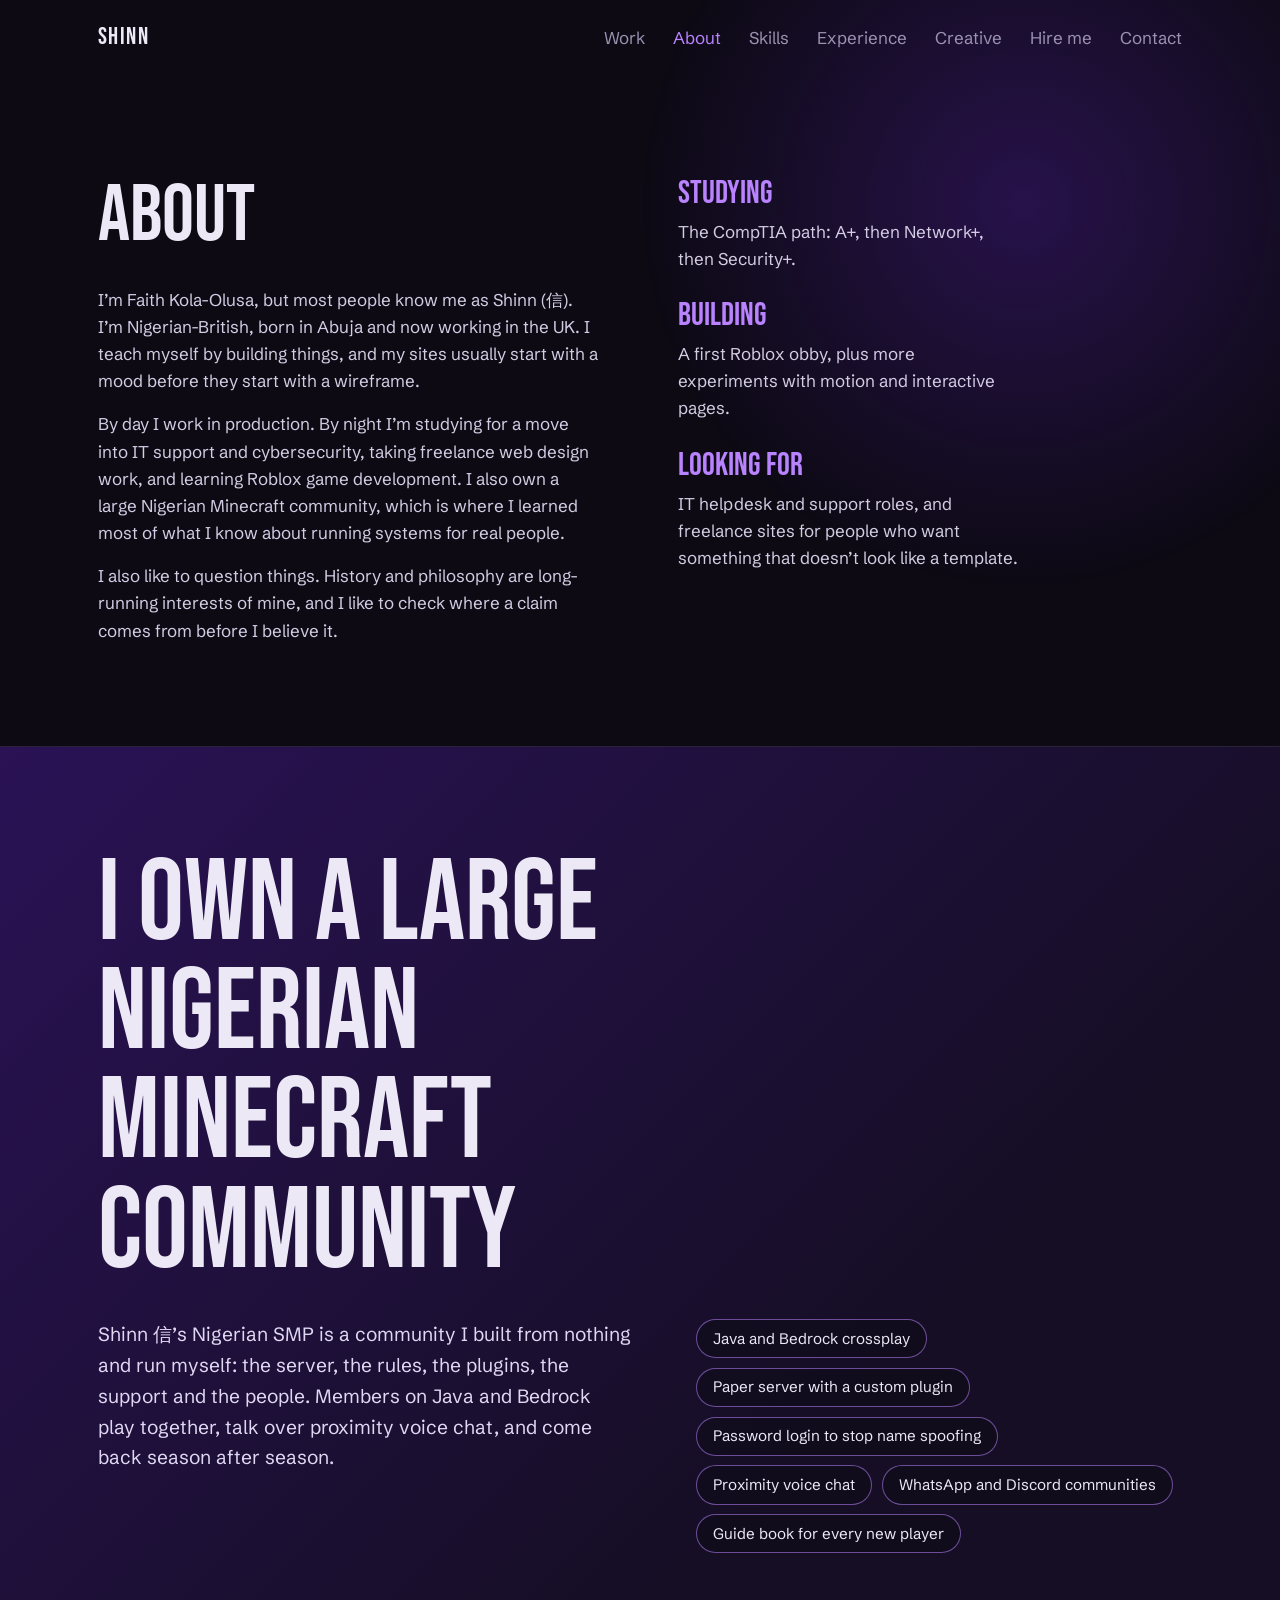
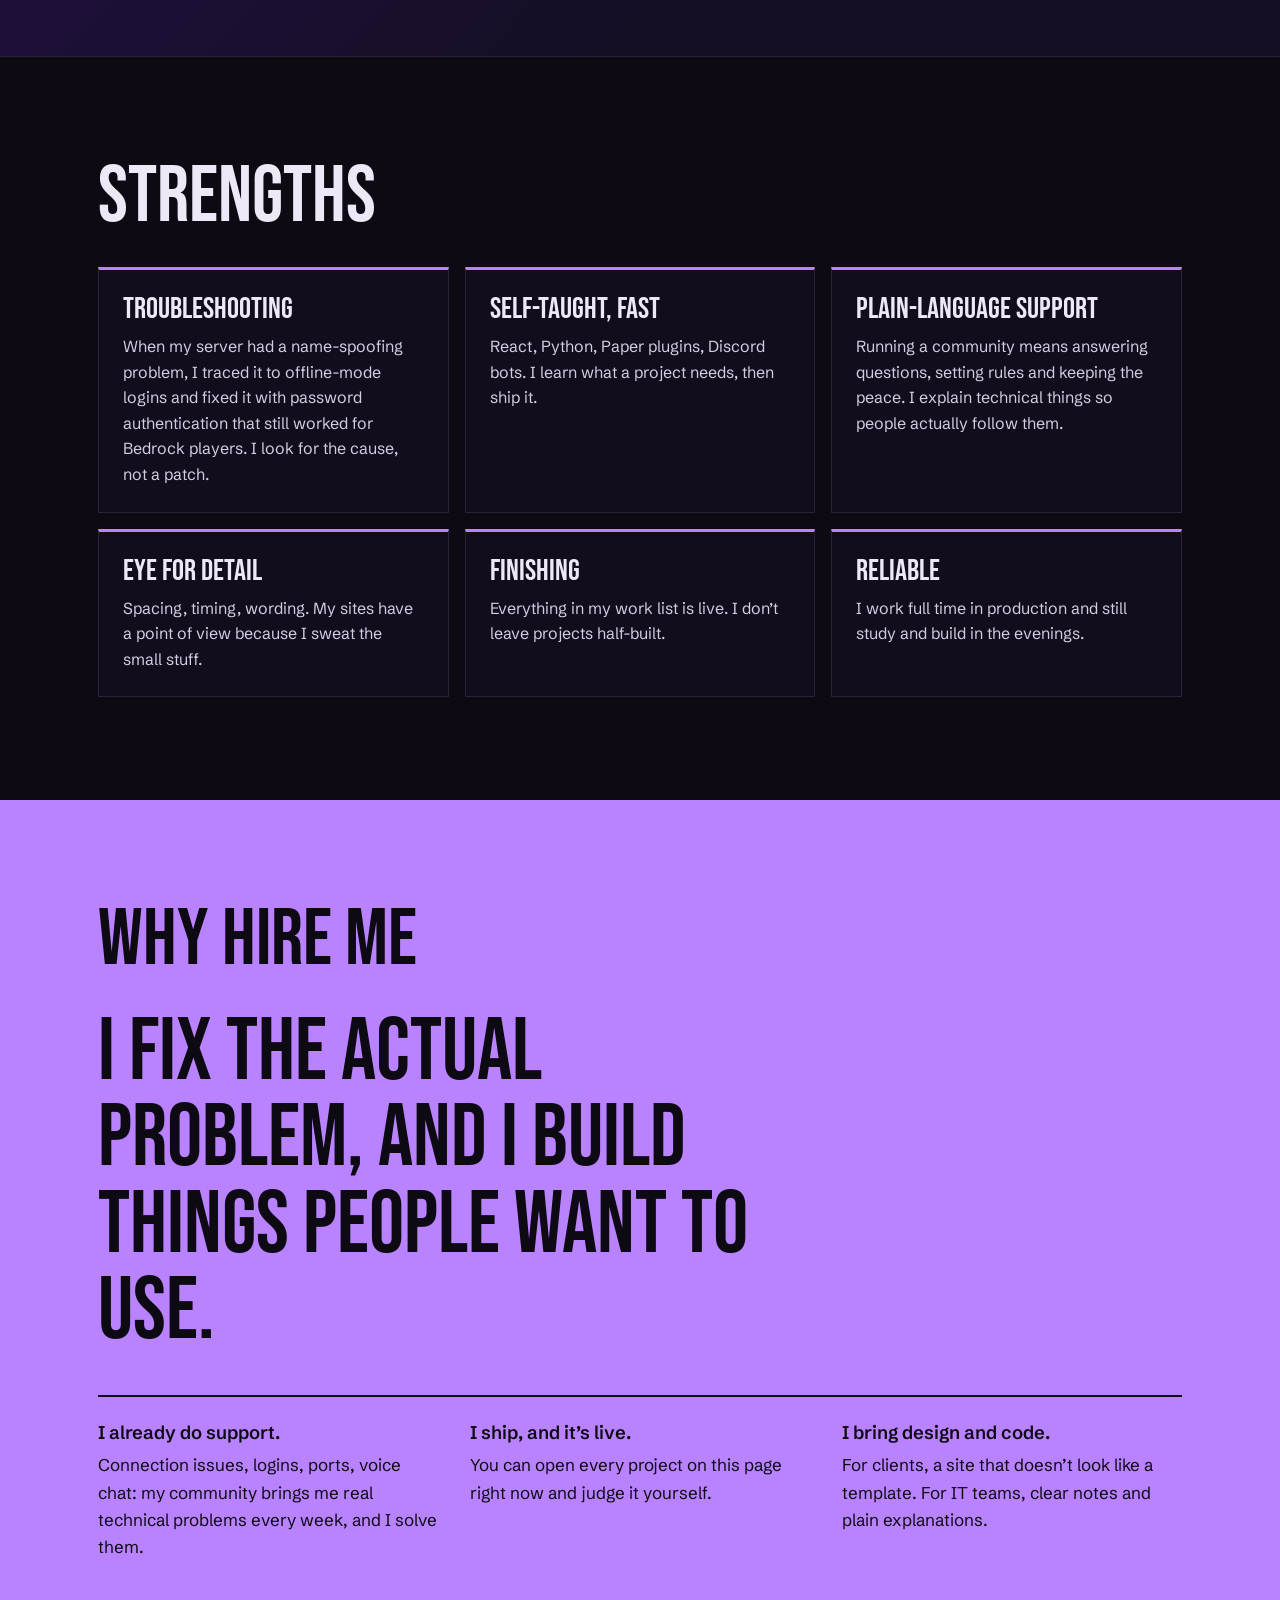
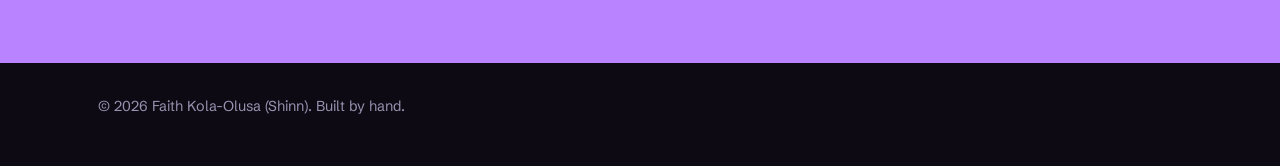
==== pages/about.html @ 17d0e571 "Add files via upload" ====
<!DOCTYPE html>
<html lang="en">
<head>
<meta charset="utf-8">
<meta name="viewport" content="width=device-width, initial-scale=1">
<title>About | Faith Kola-Olusa (Shinn)</title>
<meta name="description" content="About Shinn: community owner, self-taught builder, and why to hire him.">
<meta name="author" content="Faith Kola-Olusa (Shinn)">
<meta name="theme-color" content="#0d0a14">
<link rel="preconnect" href="https://fonts.googleapis.com">
<link rel="preconnect" href="https://fonts.gstatic.com" crossorigin>
<link href="https://fonts.googleapis.com/css2?family=Bebas+Neue&family=Schibsted+Grotesk:wght@400;600&display=swap" rel="stylesheet">
<link rel="stylesheet" href="../css/global.css">
<link rel="stylesheet" href="../css/pages.css">
</head>
<body class="">
<div class="wrap">
  <header>
    <a class="brand" href="../index.html"><strong>SHINN</strong></a>
    <nav aria-label="Primary"><a href="work.html">Work</a><a href="about.html">About</a><a href="skills.html">Skills</a><a href="experience.html">Experience</a><a href="creative.html">Creative</a><a href="about.html#why">Hire me</a><a href="contact.html">Contact</a></nav>
  </header>
</div>
<div class="wrap">
<section id="about"><div class="two"><div><h2>About</h2>
        <p>I’m Faith Kola-Olusa, but most people know me as Shinn (信). I’m Nigerian-British, born in Abuja and now working in the UK. I teach myself by building things, and my sites usually start with a mood before they start with a wireframe.</p>
        <p>By day I work in production. By night I’m studying for a move into IT support and cybersecurity, taking freelance web design work, and learning Roblox game development. I also own a large Nigerian Minecraft community, which is where I learned most of what I know about running systems for real people.</p>
        <p>I also like to question things. History and philosophy are long-running interests of mine, and I like to check where a claim comes from before I believe it.</p>
      </div>
<div class="now">
      <div>
        <h3>Studying</h3>
        <p>The CompTIA path: A+, then Network+, then Security+.</p>
      </div>
      <div>
        <h3>Building</h3>
        <p>A first Roblox obby, plus more experiments with motion and interactive pages.</p>
      </div>
      <div>
        <h3>Looking for</h3>
        <p>IT helpdesk and support roles, and freelance sites for people who want something that doesn’t look like a template.</p>
      </div>
</div></div></section>
</div>
<section class="community" id="community">
  <div class="wrap">
    <h2>I own a large Nigerian Minecraft community</h2>
    <div class="cgrid">
      <p>Shinn 信’s Nigerian SMP is a community I built from nothing and run myself: the server, the rules, the plugins, the support and the people. Members on Java and Bedrock play together, talk over proximity voice chat, and come back season after season.</p>
      <ul class="chips">
        <li>Java and Bedrock crossplay</li>
        <li>Paper server with a custom plugin</li>
        <li>Password login to stop name spoofing</li>
        <li>Proximity voice chat</li>
        <li>WhatsApp and Discord communities</li>
        <li>Guide book for every new player</li>
      </ul>
    </div>
  </div>
</section>
<section class="strengths" id="strengths">
  <div class="wrap">
    <h2>Strengths</h2>
    <div class="tiles">
      <div><h3>Troubleshooting</h3><p>When my server had a name-spoofing problem, I traced it to offline-mode logins and fixed it with password authentication that still worked for Bedrock players. I look for the cause, not a patch.</p></div>
      <div><h3>Self-taught, fast</h3><p>React, Python, Paper plugins, Discord bots. I learn what a project needs, then ship it.</p></div>
      <div><h3>Plain-language support</h3><p>Running a community means answering questions, setting rules and keeping the peace. I explain technical things so people actually follow them.</p></div>
      <div><h3>Eye for detail</h3><p>Spacing, timing, wording. My sites have a point of view because I sweat the small stuff.</p></div>
      <div><h3>Finishing</h3><p>Everything in my work list is live. I don’t leave projects half-built.</p></div>
      <div><h3>Reliable</h3><p>I work full time in production and still study and build in the evenings.</p></div>
    </div>
  </div>
</section>
<section class="why" id="why">
  <div class="wrap">
    <h2>Why hire me</h2>
    <p class="lead">I fix the actual problem, and I build things people want to use.</p>
    <div class="reasons">
      <div><h3>I already do support.</h3><p>Connection issues, logins, ports, voice chat: my community brings me real technical problems every week, and I solve them.</p></div>
      <div><h3>I ship, and it’s live.</h3><p>You can open every project on this page right now and judge it yourself.</p></div>
      <div><h3>I bring design and code.</h3><p>For clients, a site that doesn’t look like a template. For IT teams, clear notes and plain explanations.</p></div>
    </div>
  </div>
</section>
<div class="wrap">
  <footer>© <span id="yr"></span> Faith Kola-Olusa (Shinn). Built by hand.</footer>
</div>
<script src="../js/global.js"></script>
</body>
</html>
---- css/global.css ----
/* Shared: tokens, reset, nav, footer */

:root{
  --bg:#0d0a14; --fg:#ece8f5; --mute:#9a92b0; --line:#2a2238; --lime:#b983ff; --deep:#6d28d9;
  --display:"Bebas Neue",Impact,"Arial Narrow",sans-serif;
  --body:"Schibsted Grotesk",system-ui,-apple-system,"Segoe UI",sans-serif;
}
*{box-sizing:border-box;margin:0;padding:0}
html{scroll-behavior:smooth}
body{background:var(--bg);color:var(--fg);font:400 1.0625rem/1.6 var(--body);-webkit-font-smoothing:antialiased}
a{color:inherit}
:focus-visible{outline:3px solid var(--lime);outline-offset:3px}
::selection{background:var(--lime);color:var(--bg)}
.wrap{max-width:1180px;margin:0 auto;padding:0 clamp(1.25rem,4vw,3rem)}

body::before{content:"";position:fixed;inset:-20% -10% auto auto;width:60vw;height:60vw;background:radial-gradient(closest-side,rgba(109,40,217,.28),transparent);pointer-events:none;z-index:-1}
section{padding:clamp(3.5rem,8vw,6.5rem) 0}
h2{font:400 clamp(2.75rem,7vw,5rem)/.95 var(--display);margin-bottom:2rem}
/* top bar */
header{display:flex;justify-content:space-between;align-items:center;padding:1.5rem 0}
header strong{font:400 1.5rem/1 var(--display);letter-spacing:.06em}
nav{display:flex;gap:1.75rem}
nav a{text-decoration:none;color:var(--mute);transition:color .2s}
nav a:hover{color:var(--lime)}

footer{padding:2rem 0 3rem;color:var(--mute);font-size:.9rem}
.brand{text-decoration:none}
nav{flex-wrap:wrap;justify-content:flex-end}
nav a[aria-current="page"]{color:var(--lime)}
@media (max-width:760px){nav{gap:1.1rem}}
---- css/pages.css ----
/* Inner pages: work, about, skills, contact */
/* work */

.work details{border-top:1px solid var(--line)}
.work details:last-child{border-bottom:1px solid var(--line)}
.work summary{list-style:none;cursor:pointer;display:flex;justify-content:space-between;align-items:baseline;gap:1rem;padding:1.15rem 0;transition:color .2s,padding .3s}
.work summary::-webkit-details-marker{display:none}
.work summary h3{font:400 clamp(2rem,5.5vw,4rem)/1 var(--display);letter-spacing:.01em}
.work summary small{color:var(--mute);font-size:.95rem;text-align:right;flex-shrink:0}
.work summary:hover,.work details[open] summary{color:var(--lime)}
.work summary:hover{padding-left:.75rem}
.work .body{display:grid;grid-template-columns:1.4fr 1fr;gap:2rem;padding:0 0 1.75rem;color:var(--fg)}
.work .body p{max-width:52ch;color:#d3cce3}
.tags{display:flex;flex-wrap:wrap;gap:.5rem;align-content:flex-start;justify-content:flex-end}
.tags li{list-style:none;border:1px solid var(--line);border-radius:999px;padding:.2rem .85rem;font-size:.9rem;color:var(--mute)}
.visit{display:inline-block;margin-top:1rem;padding:.55rem 1.1rem;background:var(--lime);color:var(--bg);font-weight:600;text-decoration:none;border-radius:4px}
.visit:hover{background:var(--fg)}

/* about / next */
.two{display:grid;grid-template-columns:1fr 1fr;gap:clamp(2rem,6vw,5rem)}
.two p+p{margin-top:1rem}
.two p{color:#d3cce3;max-width:50ch}
.skills{display:grid;gap:0}
.skills div{display:flex;justify-content:space-between;gap:1rem;padding:.8rem 0;border-top:1px solid var(--line)}
.skills div:last-child{border-bottom:1px solid var(--line)}
.skills dt{font-weight:600}
.skills dd{color:var(--mute);text-align:right}

.now{display:grid;grid-template-columns:repeat(3,1fr);gap:clamp(1.5rem,4vw,3rem);margin-top:clamp(3rem,6vw,4.5rem);padding-top:2rem;border-top:1px solid var(--line)}
.now h3{font:400 2rem/1 var(--display);color:var(--lime);margin-bottom:.5rem}
.now p{color:#d3cce3;max-width:34ch}

/* community: deep-purple band */
.community{background:linear-gradient(135deg,#2a1255 0%,#150e24 70%);border-block:1px solid var(--line)}
.community h2{max-width:13ch;font-size:clamp(3rem,9vw,7.5rem)}
.cgrid{display:grid;grid-template-columns:1.1fr 1fr;gap:clamp(2rem,6vw,4rem);align-items:start}
.cgrid p{font-size:1.2rem;color:#e0d8f2;max-width:46ch}
.chips{display:flex;flex-wrap:wrap;gap:.6rem;list-style:none}
.chips li{border:1px solid rgba(185,131,255,.55);background:rgba(13,10,20,.5);border-radius:999px;padding:.4rem 1rem;font-size:.95rem}
/* strengths: outlined tiles */
.tiles{display:grid;grid-template-columns:repeat(3,1fr);gap:1rem}
.tiles div{border:1px solid var(--line);border-top:3px solid var(--lime);padding:1.5rem;background:#120d1d;transition:border-color .2s}
.tiles div:hover{border-color:var(--lime)}
.tiles h3{font:400 1.9rem/1 var(--display);margin-bottom:.6rem}
.tiles p{color:#d3cce3;font-size:1rem}
/* why: solid violet block */
.why{background:var(--lime);color:var(--bg)}
.why .lead{font:400 clamp(2.4rem,7vw,5.5rem)/.98 var(--display);max-width:20ch;margin-bottom:2.5rem}
.reasons{display:grid;grid-template-columns:repeat(3,1fr);gap:2rem;border-top:2px solid var(--bg);padding-top:1.5rem}
.reasons h3{font:600 1.15rem/1.3 var(--body);margin-bottom:.4rem}
.reasons p{max-width:34ch}

/* contact */
.contact{padding-bottom:3rem}
.contact h2{font-size:clamp(4rem,16vw,12rem);line-height:.85;margin-bottom:2rem}
.contact h2 a{text-decoration:none;transition:color .2s}
.contact h2 a:hover{color:var(--lime)}
.links{display:flex;flex-wrap:wrap;gap:.75rem 2rem}
.links a{text-decoration-color:var(--lime);text-underline-offset:5px}



.two .now{display:block;margin:0;padding:0;border:0}
.two .now>div+div{margin-top:1.75rem}
.skillpage .skills dt{font:400 clamp(1.8rem,4vw,2.6rem)/1 var(--display)}
.skillpage .skills div{padding:1.1rem 0;align-items:baseline}
.skillpage .skills dd{max-width:36ch}
@media (max-width:760px){
  .two,.now,.cgrid,.tiles,.reasons,.work .body{grid-template-columns:1fr}
  .tags{justify-content:flex-start}
  .work summary{flex-direction:column;gap:0}
  .work summary small{text-align:left}
  .skillpage .skills div{flex-direction:column;gap:.3rem}.skillpage .skills dd{text-align:left}
}

.sub{margin-top:3.5rem}
.lede{color:#d3cce3;font-size:1.2rem;max-width:46ch;margin:-1rem 0 2rem}
.tiles.two{grid-template-columns:repeat(2,1fr)}
.xp{padding-bottom:1rem}
.xp article{display:grid;grid-template-columns:210px 1fr;gap:1.5rem;padding:1.5rem 0;border-top:1px solid var(--line)}
.xp article:last-child{border-bottom:1px solid var(--line)}
.when{color:var(--lime);font-weight:600}
.xp h3{font:400 clamp(1.8rem,4vw,2.6rem)/1 var(--display)}
.org{color:var(--mute);margin:.25rem 0 .8rem}
.xp ul{padding-left:1.1rem;color:#d3cce3;max-width:60ch}
.xp li+li{margin-top:.3rem}
.certs div{display:flex;justify-content:space-between;align-items:center;gap:1rem}
.certs>div{padding:1rem 0;border-top:1px solid var(--line)}
.certs>div:last-child{border-bottom:1px solid var(--line)}
.certs strong{display:block}
.certs span{color:var(--mute);font-size:.95rem}
.status{font-style:normal;border:1px solid var(--lime);color:var(--lime);border-radius:999px;padding:.1rem .85rem;font-size:.85rem;white-space:nowrap}
.status.done{background:var(--lime);color:var(--bg)}
@media (max-width:760px){.tiles.two{grid-template-columns:1fr}.xp article{grid-template-columns:1fr;gap:.5rem}}
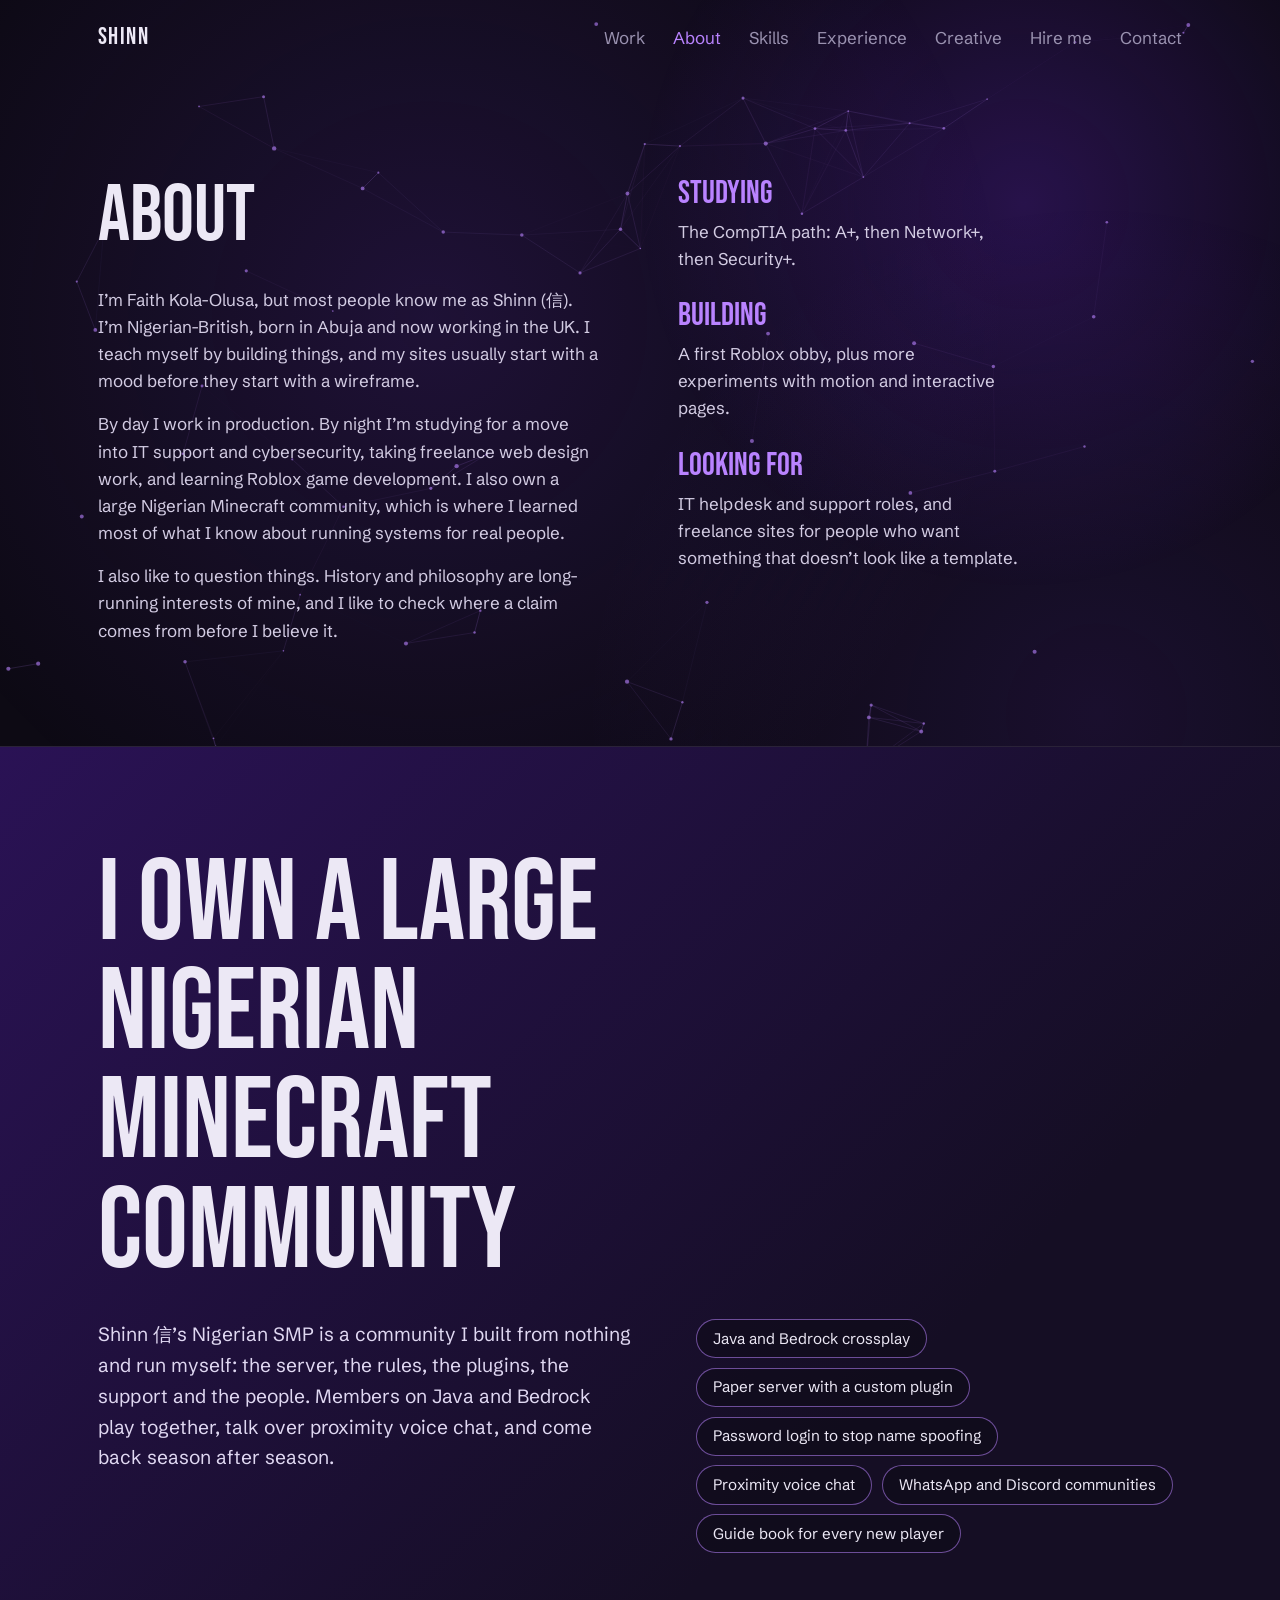
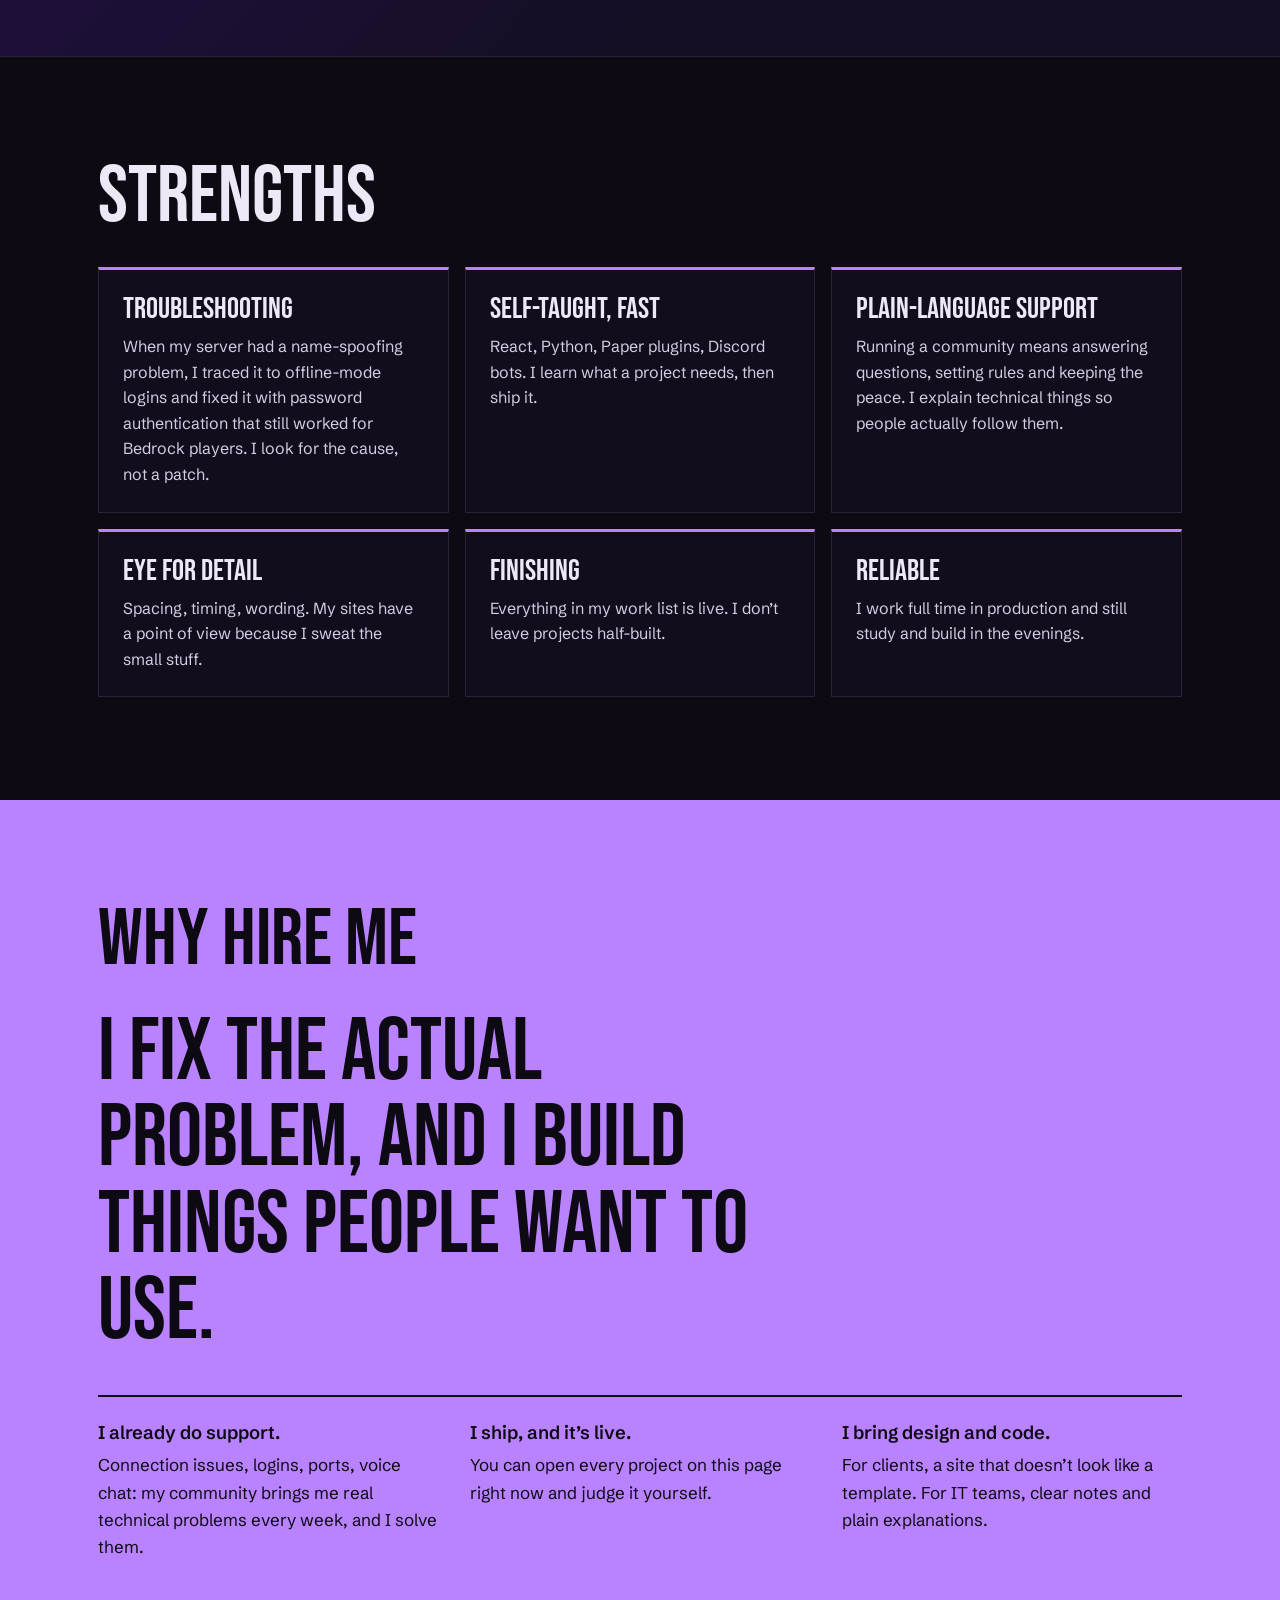
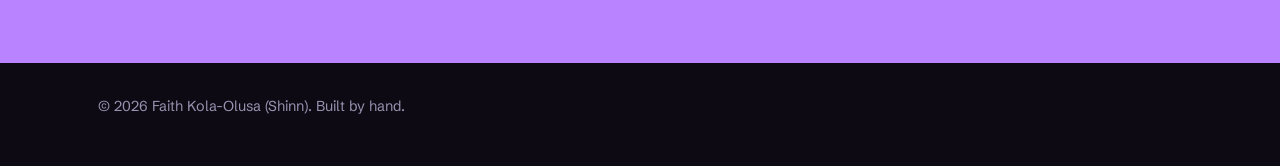
==== commit 932d08d2: "Add files via upload" ====
--- a/pages/about.html
+++ b/pages/about.html
@@ -14,6 +14,7 @@
 <link rel="stylesheet" href="../css/pages.css">
 </head>
 <body class="">
+<canvas id="bg" aria-hidden="true"></canvas>
 <div class="wrap">
   <header>
     <a class="brand" href="../index.html"><strong>SHINN</strong></a>
@@ -85,5 +86,6 @@
   <footer>© <span id="yr"></span> Faith Kola-Olusa (Shinn). Built by hand.</footer>
 </div>
 <script src="../js/global.js"></script>
+<script src="../js/background.js"></script>
 </body>
 </html>
--- a/css/global.css
+++ b/css/global.css
@@ -28,3 +28,4 @@
 nav{flex-wrap:wrap;justify-content:flex-end}
 nav a[aria-current="page"]{color:var(--lime)}
 @media (max-width:760px){nav{gap:1.1rem}}
+#bg{position:fixed;inset:0;width:100%;height:100%;z-index:-1;pointer-events:none}
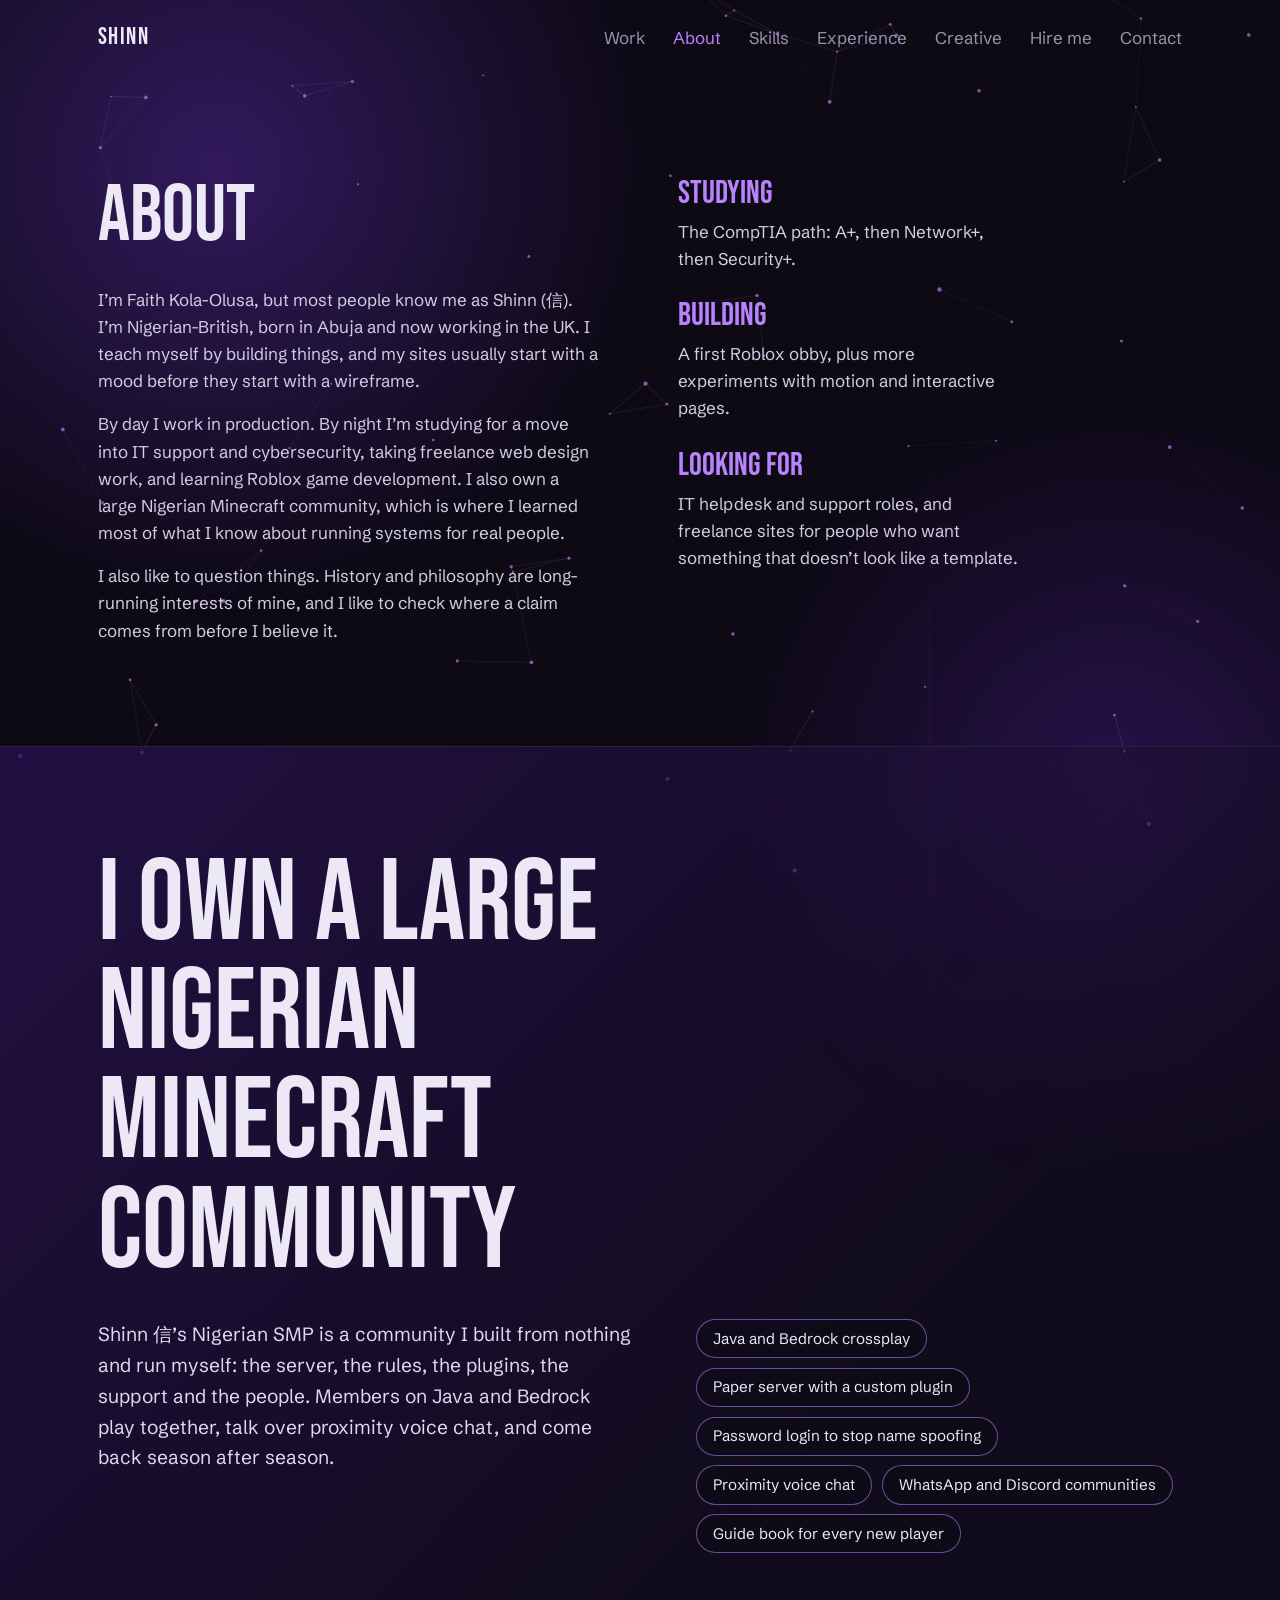
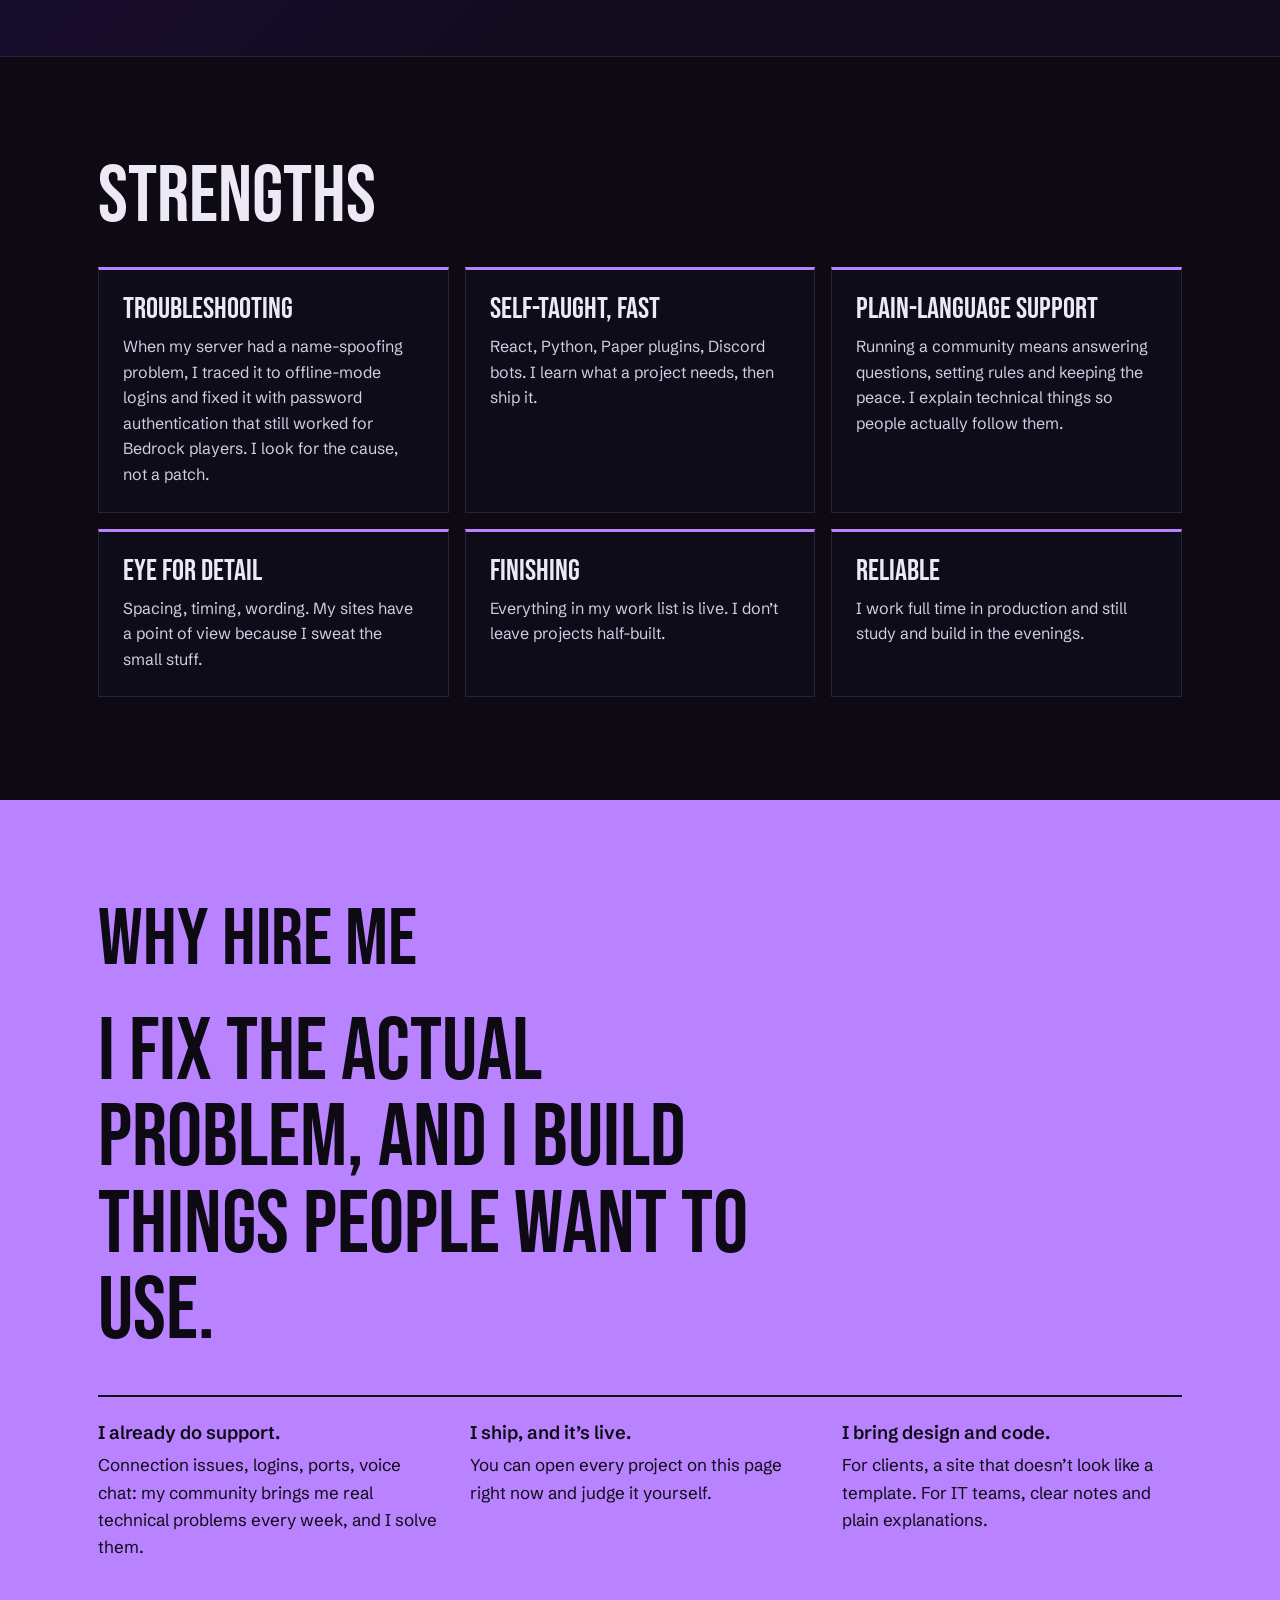
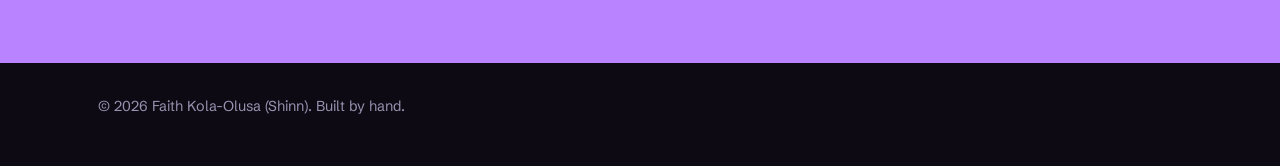
==== commit 8f9f36e9: "Add files via upload" ====
--- a/pages/about.html
+++ b/pages/about.html
@@ -14,6 +14,7 @@
 <link rel="stylesheet" href="../css/pages.css">
 </head>
 <body class="">
+<div class="aura a1" aria-hidden="true"></div><div class="aura a2" aria-hidden="true"></div><div class="aura follow" id="follow" aria-hidden="true"></div>
 <canvas id="bg" aria-hidden="true"></canvas>
 <div class="wrap">
   <header>
--- a/css/global.css
+++ b/css/global.css
@@ -13,7 +13,6 @@
 ::selection{background:var(--lime);color:var(--bg)}
 .wrap{max-width:1180px;margin:0 auto;padding:0 clamp(1.25rem,4vw,3rem)}
 
-body::before{content:"";position:fixed;inset:-20% -10% auto auto;width:60vw;height:60vw;background:radial-gradient(closest-side,rgba(109,40,217,.28),transparent);pointer-events:none;z-index:-1}
 section{padding:clamp(3.5rem,8vw,6.5rem) 0}
 h2{font:400 clamp(2.75rem,7vw,5rem)/.95 var(--display);margin-bottom:2rem}
 /* top bar */
@@ -28,4 +27,12 @@
 nav{flex-wrap:wrap;justify-content:flex-end}
 nav a[aria-current="page"]{color:var(--lime)}
 @media (max-width:760px){nav{gap:1.1rem}}
-#bg{position:fixed;inset:0;width:100%;height:100%;z-index:-1;pointer-events:none}
+/* living background: soft light (CSS, GPU) + node canvas */
+#bg{position:fixed;top:0;left:0;width:100%;height:100vh;height:100lvh;z-index:-2;pointer-events:none;transform:translateZ(0)}
+.aura{position:fixed;z-index:-3;border-radius:50%;pointer-events:none;will-change:transform}
+.a1{width:70vmax;height:70vmax;left:-18vmax;top:-22vmax;background:radial-gradient(closest-side,rgba(124,58,237,.34),transparent);animation:driftA 26s ease-in-out infinite alternate}
+.a2{width:62vmax;height:62vmax;right:-18vmax;bottom:-22vmax;background:radial-gradient(closest-side,rgba(109,40,217,.28),transparent);animation:driftB 32s ease-in-out infinite alternate}
+.follow{width:520px;height:520px;left:0;top:0;opacity:0;background:radial-gradient(closest-side,rgba(168,100,255,.30),transparent);transition:opacity .5s}
+@keyframes driftA{to{transform:translate3d(18vmax,12vmax,0) scale(1.15)}}
+@keyframes driftB{to{transform:translate3d(-16vmax,-10vmax,0) scale(1.2)}}
+@media (prefers-reduced-motion:reduce){.a1,.a2{animation:none}}
--- a/css/pages.css
+++ b/css/pages.css
@@ -31,7 +31,7 @@
 .now p{color:#d3cce3;max-width:34ch}
 
 /* community: deep-purple band */
-.community{background:linear-gradient(135deg,#2a1255 0%,#150e24 70%);border-block:1px solid var(--line)}
+.community{background:linear-gradient(135deg,rgba(42,18,85,.72) 0%,rgba(21,14,36,.55) 70%);border-block:1px solid var(--line)}
 .community h2{max-width:13ch;font-size:clamp(3rem,9vw,7.5rem)}
 .cgrid{display:grid;grid-template-columns:1.1fr 1fr;gap:clamp(2rem,6vw,4rem);align-items:start}
 .cgrid p{font-size:1.2rem;color:#e0d8f2;max-width:46ch}
@@ -39,7 +39,7 @@
 .chips li{border:1px solid rgba(185,131,255,.55);background:rgba(13,10,20,.5);border-radius:999px;padding:.4rem 1rem;font-size:.95rem}
 /* strengths: outlined tiles */
 .tiles{display:grid;grid-template-columns:repeat(3,1fr);gap:1rem}
-.tiles div{border:1px solid var(--line);border-top:3px solid var(--lime);padding:1.5rem;background:#120d1d;transition:border-color .2s}
+.tiles div{border:1px solid var(--line);border-top:3px solid var(--lime);padding:1.5rem;background:rgba(18,13,29,.7);transition:border-color .2s}
 .tiles div:hover{border-color:var(--lime)}
 .tiles h3{font:400 1.9rem/1 var(--display);margin-bottom:.6rem}
 .tiles p{color:#d3cce3;font-size:1rem}
